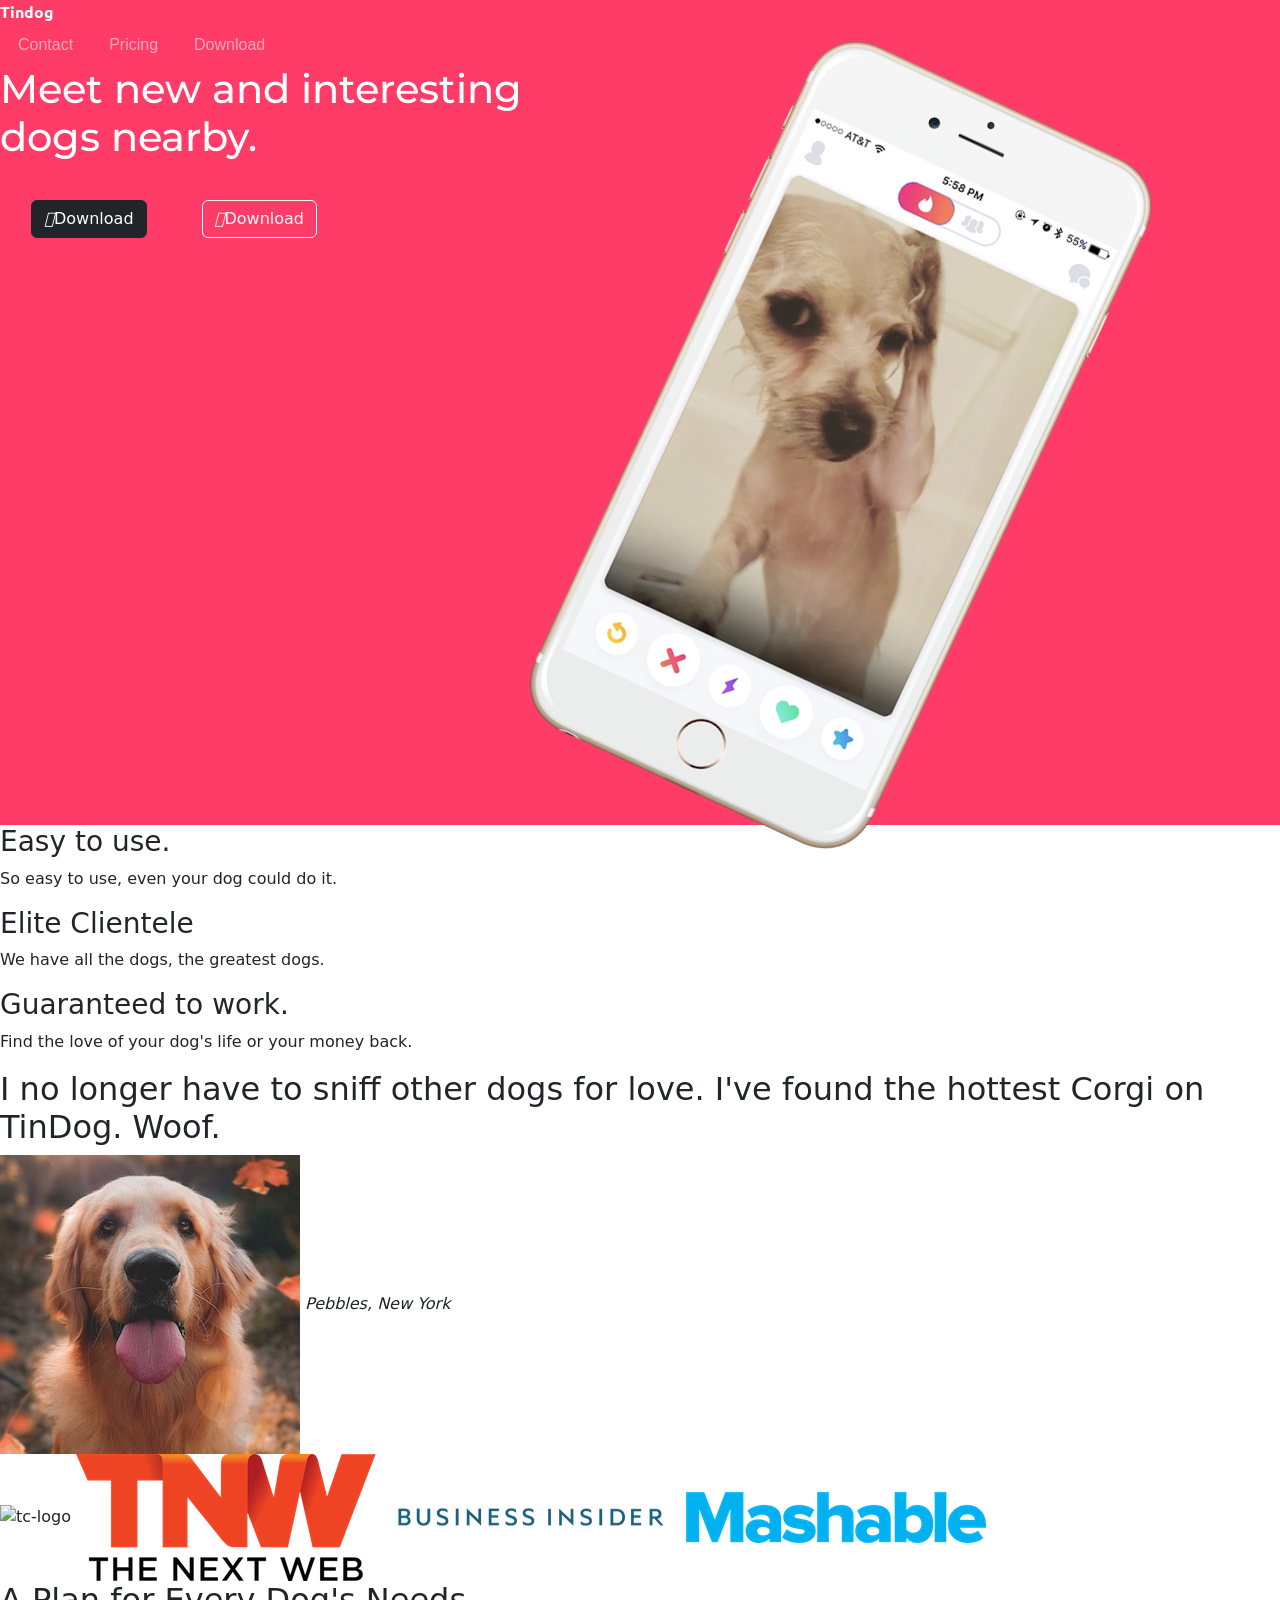
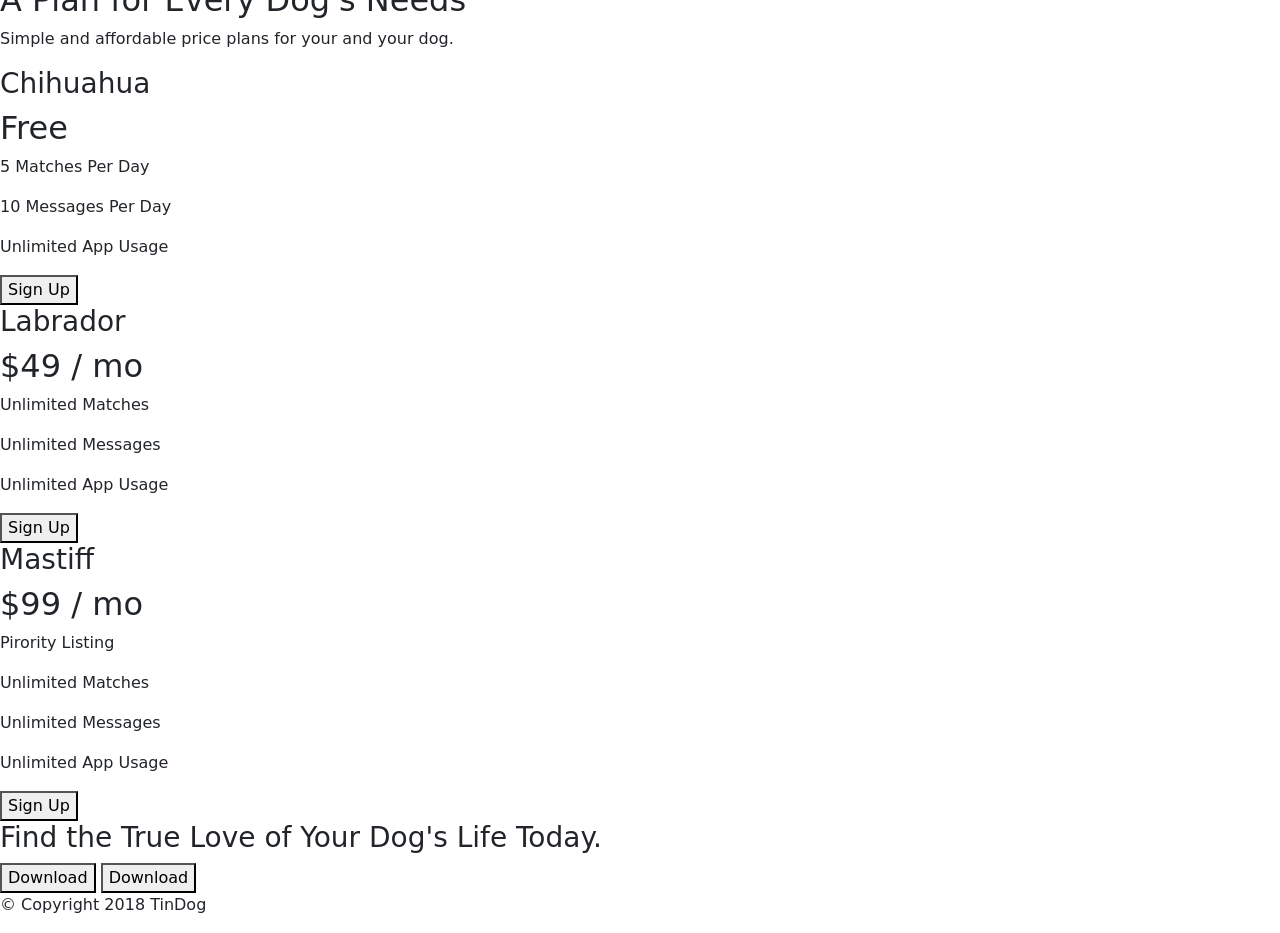
==== lab5/index.html @ 7ee6dbf8 "add lab5" ====
<!DOCTYPE html>
<html>

<head>
  <meta charset="utf-8">
  <title>TinDog</title>
  <link rel="stylesheet" href="css/styles.css">
  <link href="https://cdn.jsdelivr.net/npm/bootstrap@5.1.3/dist/css/bootstrap.min.css" rel="stylesheet" integrity="sha384-1BmE4kWBq78iYhFldvKuhfTAU6auU8tT94WrHftjDbrCEXSU1oBoqyl2QvZ6jIW3" crossorigin="anonymous">
  <link rel="preconnect" href="https://fonts.googleapis.com">
  <link rel="preconnect" href="https://fonts.gstatic.com" crossorigin>
  <link href="https://fonts.googleapis.com/css2?family=Montserrat:wght@300;400&family=Ubuntu&display=swap" rel="stylesheet">
  <link rel="stylesheet" href="https://use.fontawesome.com/releases/v5.6.1/css/all.css"
integrity="sha384-gfdkjb5BdAXd+lj+gudLWI+BXq4IuLW5IT+brZEZsLFm++aCMlF1V92rMkPaX4PP" crossorigin="anonymous">
</head>

<body>

  <section id="title">

    <!-- Nav Bar -->

    <nav class="navbar-expand-lg navbar-dark">
        <a class="navbar-brand" href="">Tindog</a>
         <button class="navbar-toggler" type="button" data-toggle="collapse" data-target="#navbarSupportedContent" aria-controls="navbarSupportedContent" aria-expanded="false" aria-label="Toggle navigation">
        <span class="navbar-toggler-icon"></span>
      </button>
      <div class="collapse navbar-collapse" id="navbarSupportedContent">
        <ul class="navbar-nav ml-auto">
            <li class="nav-item">
                <a class="nav-link" href="">Contact</a>
            </li>
            <li class="nav-item">
                <a class="nav-link" href="">Pricing</a>
            </li>
            <li class="nav-item">
                <a class="nav-link" href="">Download</a>
            </li>
        </ul>
     </div>
    </nav>


    <!-- Title -->
    <div class="row">
        <div class="col-lg-6">
          <div>
            <h1>Meet new and interesting dogs nearby.</h1>
            <button type="button" class="btn btn-dark download-button"><i class="fa-brands fa-apple"></i>Download</button>
            <button type="button" class="btn btn-outline-light download-button"><i class="fa-brands fa-google-play"></i>Download</button>
          </div>
        </div>
        <div class="col-lg-6">
          <div>
            <img src="images/iphone6.png" class="title-image" alt="iphone-mockup">
          </div>
        </div>
    </div>

  </section>


  <!-- Features -->

  <section id="features">

    <h3>Easy to use.</h3>
    <p>So easy to use, even your dog could do it.</p>

    <h3>Elite Clientele</h3>
    <p>We have all the dogs, the greatest dogs.</p>

    <h3>Guaranteed to work.</h3>
    <p>Find the love of your dog's life or your money back.</p>

  </section>


  <!-- Testimonials -->

  <section id="testimonials">

    <h2>I no longer have to sniff other dogs for love. I've found the hottest Corgi on TinDog. Woof.</h2>
    <img src="images/dog-img.jpg" alt="dog-profile">
    <em>Pebbles, New York</em>

    <!-- <h2 class="testimonial-text">My dog used to be so lonely, but with TinDog's help, they've found the love of their life. I think.</h2>
    <img class="testimonial-image" src="images/lady-img.jpg" alt="lady-profile">
    <em>Beverly, Illinois</em> -->

  </section>


  <!-- Press -->

  <section id="press">
    <img src="images/techcrunch.png" alt="tc-logo">
    <img src="images/tnw.png" alt="tnw-logo">
    <img src="images/bizinsider.png" alt="biz-insider-logo">
    <img src="images/mashable.png" alt="mashable-logo">

  </section>


  <!-- Pricing -->

  <section id="pricing">

    <h2>A Plan for Every Dog's Needs</h2>
    <p>Simple and affordable price plans for your and your dog.</p>


    <h3>Chihuahua</h3>
    <h2>Free</h2>
    <p>5 Matches Per Day</p>
    <p>10 Messages Per Day</p>
    <p>Unlimited App Usage</p>
    <button type="button">Sign Up</button>


    <h3>Labrador</h3>
    <h2>$49 / mo</h2>
    <p>Unlimited Matches</p>
    <p>Unlimited Messages</p>
    <p>Unlimited App Usage</p>
    <button type="button">Sign Up</button>


    <h3>Mastiff</h3>
    <h2>$99 / mo</h2>
    <p>Pirority Listing</p>
    <p>Unlimited Matches</p>
    <p>Unlimited Messages</p>
    <p>Unlimited App Usage</p>
    <button type="button">Sign Up</button>

  </section>


  <!-- Call to Action -->

  <section id="cta">

    <h3>Find the True Love of Your Dog's Life Today.</h3>
    <button type="button">Download</button>
    <button type="button">Download</button>

  </section>


  <!-- Footer -->

  <footer id="footer">

    <p>© Copyright 2018 TinDog</p>

  </footer>

  <script src="https://cdn.jsdelivr.net/npm/bootstrap@5.1.3/dist/js/bootstrap.bundle.min.js" integrity="sha384-ka7Sk0Gln4gmtz2MlQnikT1wXgYsOg+OMhuP+IlRH9sENBO0LRn5q+8nbTov4+1p" crossorigin="anonymous"></script>
</body>

</html>
---- lab5/css/styles.css ----
#title {
    background-color: #ff3c68;
    color: #fff;
}

h1 {
    font-family: 'Montserrat', sans-serif;
    font-size: 3rem;
    line-height: 1.5;
}

body {
    font-family: 'Montserrat', sans-serif;
}

.navbar {
    padding-bottom: 4.5rem;
}

.navbar-brand {
    font-family: 'Ubuntu', sans-serif;
    font-size: 2.5rem;
    font-weight: bold;
}

.nav-item {
 padding: 0 18px;
}

.nav-link {
    font-family: 'Montserrat-Light', sans-serif;
    font-size: 20px;
}

.download-button {
    margin: 5% 3% 0% 5%;
}

.title-image {
    width: 60%;
    transform: rotate(25deg);
}
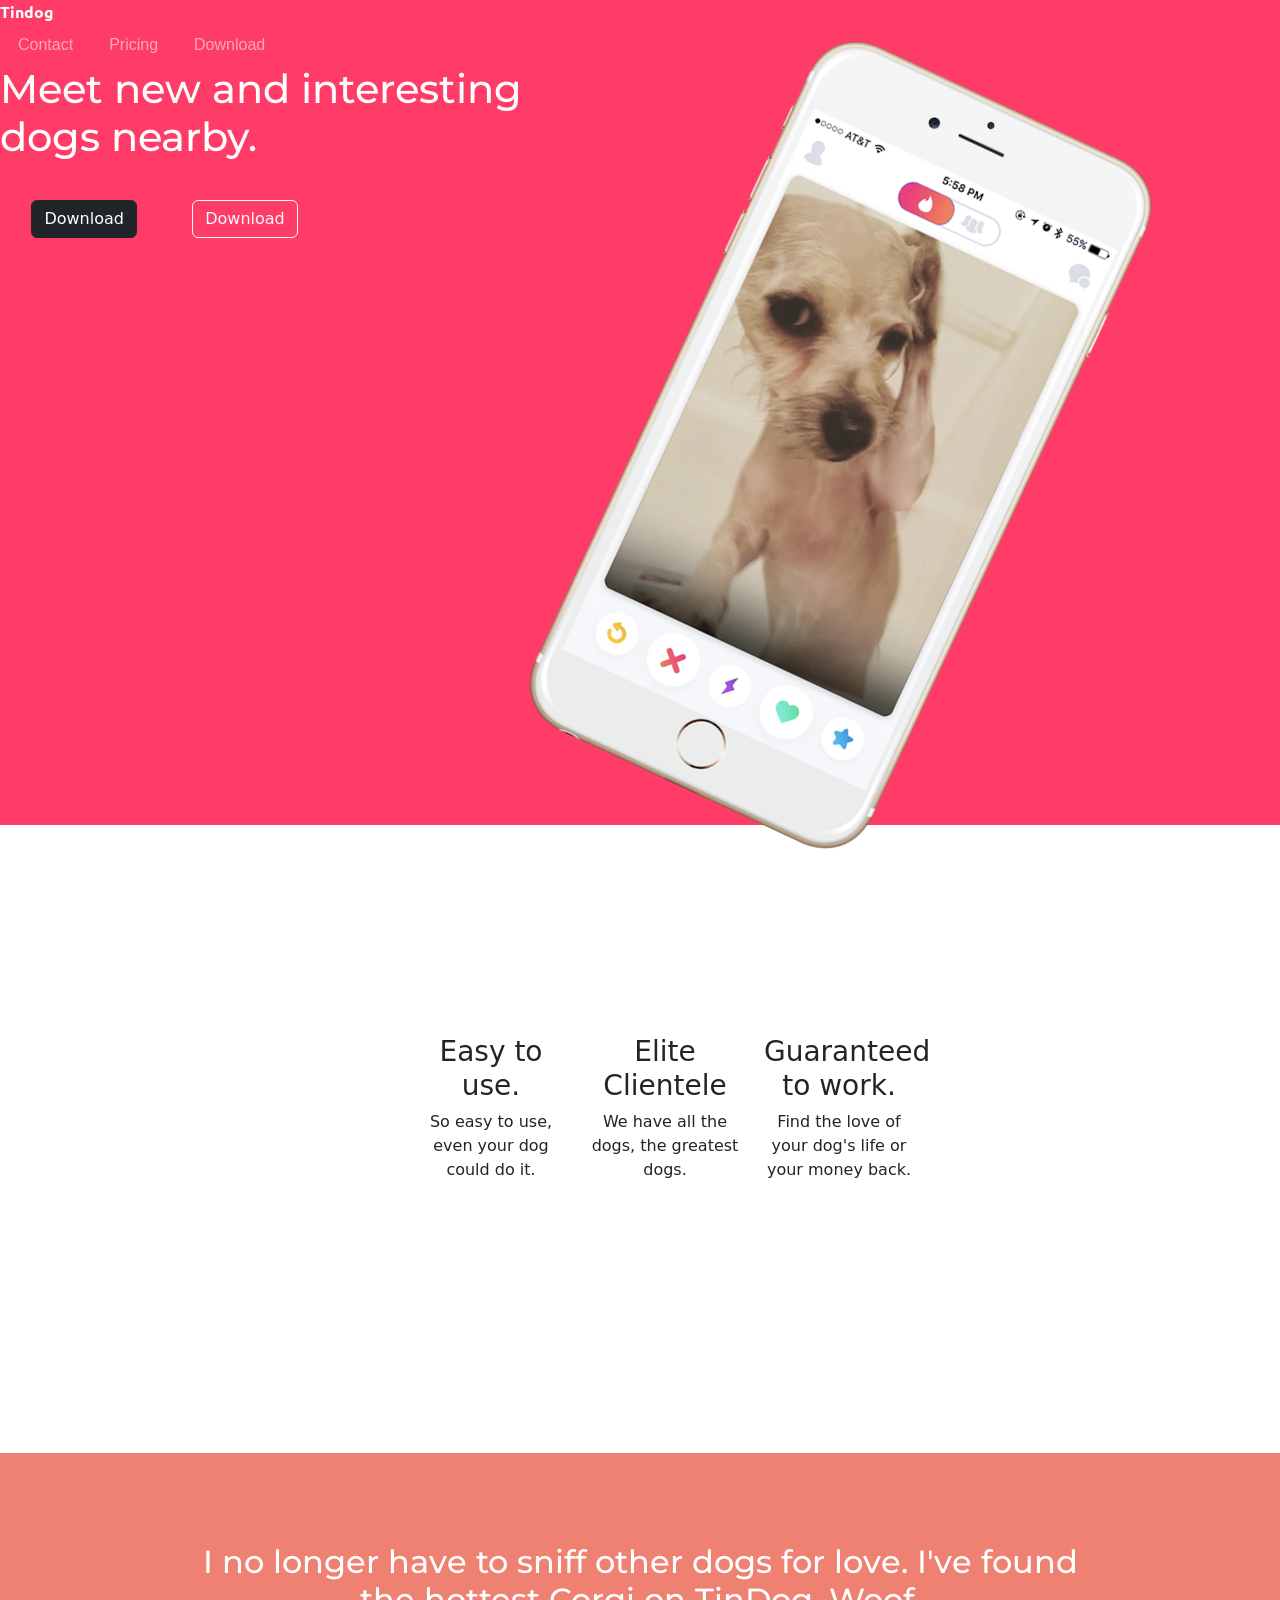
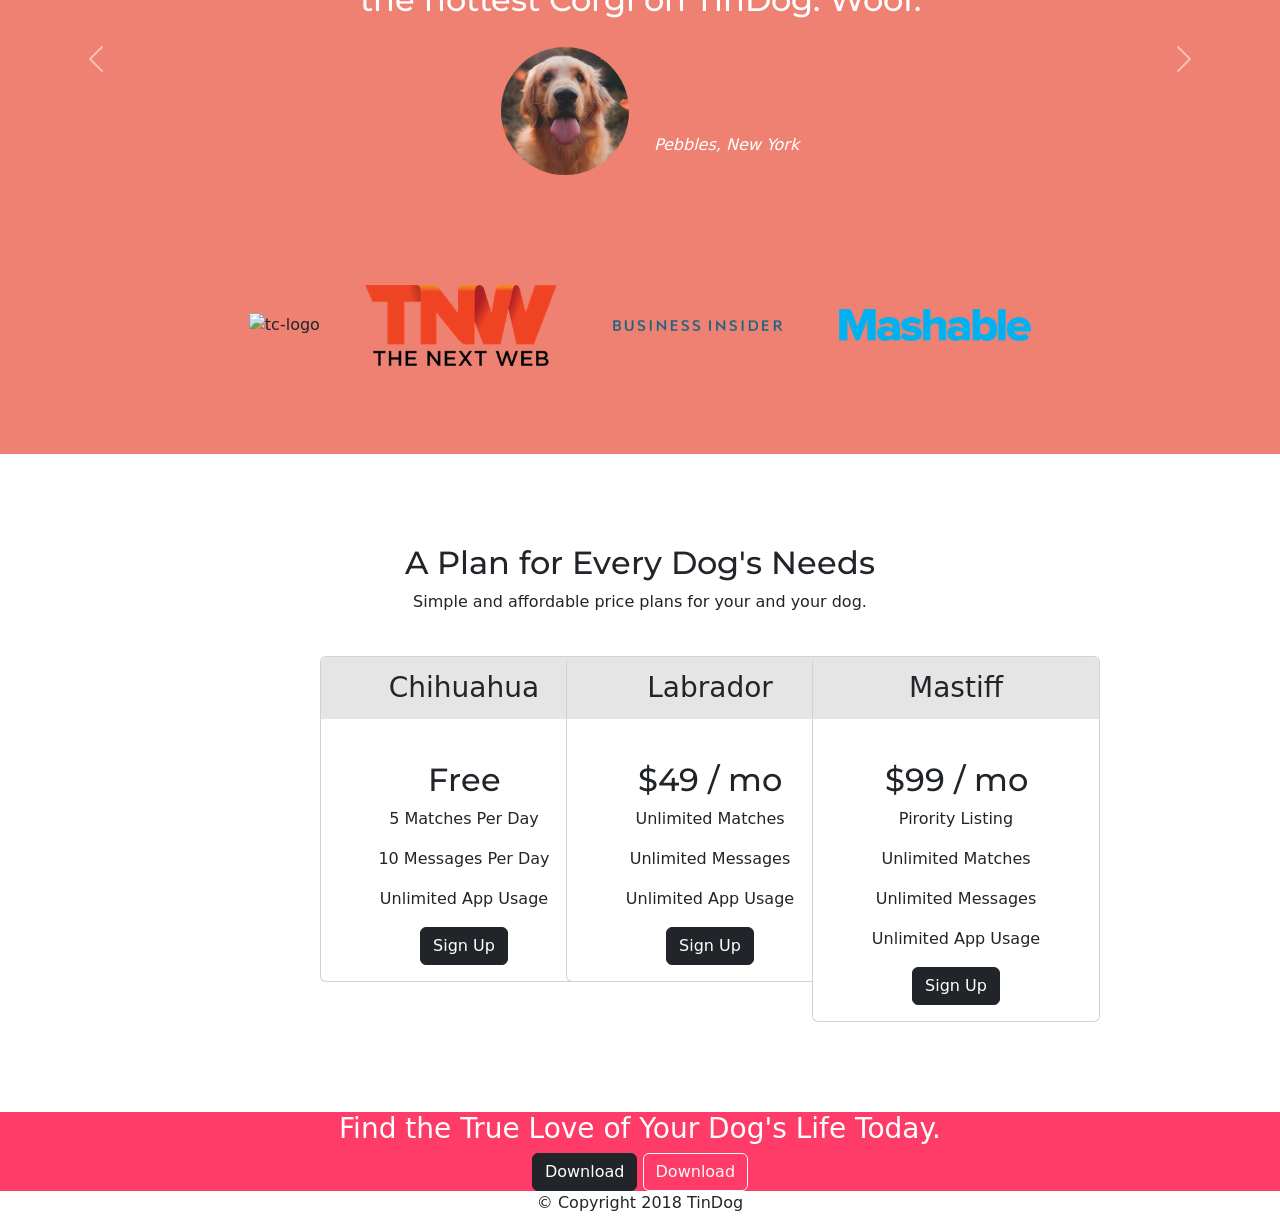
==== commit f750bed5: "lab5 to lab6" ====
--- a/lab5/index.html
+++ b/lab5/index.html
@@ -5,12 +5,12 @@
   <meta charset="utf-8">
   <title>TinDog</title>
   <link rel="stylesheet" href="css/styles.css">
-  <link href="https://cdn.jsdelivr.net/npm/bootstrap@5.1.3/dist/css/bootstrap.min.css" rel="stylesheet" integrity="sha384-1BmE4kWBq78iYhFldvKuhfTAU6auU8tT94WrHftjDbrCEXSU1oBoqyl2QvZ6jIW3" crossorigin="anonymous">
+  <link href="https://cdn.jsdelivr.net/npm/bootstrap@5.1.3/dist/css/bootstrap.min.css" rel="stylesheet"
+    integrity="sha384-1BmE4kWBq78iYhFldvKuhfTAU6auU8tT94WrHftjDbrCEXSU1oBoqyl2QvZ6jIW3" crossorigin="anonymous">
   <link rel="preconnect" href="https://fonts.googleapis.com">
   <link rel="preconnect" href="https://fonts.gstatic.com" crossorigin>
-  <link href="https://fonts.googleapis.com/css2?family=Montserrat:wght@300;400&family=Ubuntu&display=swap" rel="stylesheet">
-  <link rel="stylesheet" href="https://use.fontawesome.com/releases/v5.6.1/css/all.css"
-integrity="sha384-gfdkjb5BdAXd+lj+gudLWI+BXq4IuLW5IT+brZEZsLFm++aCMlF1V92rMkPaX4PP" crossorigin="anonymous">
+  <link href="https://fonts.googleapis.com/css2?family=Montserrat:wght@400;700&family=Ubuntu&display=swap"
+    rel="stylesheet">
 </head>
 
 <body>
@@ -20,40 +20,42 @@
     <!-- Nav Bar -->
 
     <nav class="navbar-expand-lg navbar-dark">
-        <a class="navbar-brand" href="">Tindog</a>
-         <button class="navbar-toggler" type="button" data-toggle="collapse" data-target="#navbarSupportedContent" aria-controls="navbarSupportedContent" aria-expanded="false" aria-label="Toggle navigation">
+      <a class="navbar-brand" href="">Tindog</a>
+      <button class="navbar-toggler" type="button" data-toggle="collapse" data-target="#navbarSupportedContent"
+        aria-controls="navbarSupportedContent" aria-expanded="false" aria-label="Toggle navigation">
         <span class="navbar-toggler-icon"></span>
       </button>
       <div class="collapse navbar-collapse" id="navbarSupportedContent">
         <ul class="navbar-nav ml-auto">
-            <li class="nav-item">
-                <a class="nav-link" href="">Contact</a>
-            </li>
-            <li class="nav-item">
-                <a class="nav-link" href="">Pricing</a>
-            </li>
-            <li class="nav-item">
-                <a class="nav-link" href="">Download</a>
-            </li>
+          <li class="nav-item">
+            <a class="nav-link" href="">Contact</a>
+          </li>
+          <li class="nav-item">
+            <a class="nav-link" href="">Pricing</a>
+          </li>
+          <li class="nav-item">
+            <a class="nav-link" href="">Download</a>
+          </li>
         </ul>
-     </div>
+      </div>
     </nav>
 
 
     <!-- Title -->
     <div class="row">
-        <div class="col-lg-6">
-          <div>
-            <h1>Meet new and interesting dogs nearby.</h1>
-            <button type="button" class="btn btn-dark download-button"><i class="fa-brands fa-apple"></i>Download</button>
-            <button type="button" class="btn btn-outline-light download-button"><i class="fa-brands fa-google-play"></i>Download</button>
-          </div>
-        </div>
-        <div class="col-lg-6">
-          <div>
-            <img src="images/iphone6.png" class="title-image" alt="iphone-mockup">
-          </div>
-        </div>
+      <div class="col-lg-6">
+        <div>
+          <h1>Meet new and interesting dogs nearby.</h1>
+          <button type="button" class="btn btn-dark download-button"><i class="fa-brands fa-apple"></i>Download</button>
+          <button type="button" class="btn btn-outline-light download-button"><i
+              class="fa-brands fa-google-play"></i>Download</button>
+        </div>
+      </div>
+      <div class="col-lg-6">
+        <div>
+          <img src="images/iphone6.png" class="title-image" alt="iphone-mockup">
+        </div>
+      </div>
     </div>
 
   </section>
@@ -62,41 +64,62 @@
   <!-- Features -->
 
   <section id="features">
-
-    <h3>Easy to use.</h3>
-    <p>So easy to use, even your dog could do it.</p>
-
-    <h3>Elite Clientele</h3>
-    <p>We have all the dogs, the greatest dogs.</p>
-
-    <h3>Guaranteed to work.</h3>
-    <p>Find the love of your dog's life or your money back.</p>
-
+    <div class="row" style="padding-left: 25%; padding-top: 2%; padding-bottom: 7%;">
+      <div class="col-sm-6 w-25">
+        <h3>Easy to use.</h3>
+        <p>So easy to use, even your dog could do it.</p>
+      </div>
+      <div class="col-sm-6 w-25">
+        <h3>Elite Clientele</h3>
+        <p>We have all the dogs, the greatest dogs.</p>
+      </div>
+      <div class="col-sm-6 w-25">
+        <h3>Guaranteed to work.</h3>
+        <p>Find the love of your dog's life or your money back.</p>
+      </div>
+    </div>
   </section>
 
 
   <!-- Testimonials -->
 
   <section id="testimonials">
-
-    <h2>I no longer have to sniff other dogs for love. I've found the hottest Corgi on TinDog. Woof.</h2>
-    <img src="images/dog-img.jpg" alt="dog-profile">
-    <em>Pebbles, New York</em>
-
-    <!-- <h2 class="testimonial-text">My dog used to be so lonely, but with TinDog's help, they've found the love of their life. I think.</h2>
-    <img class="testimonial-image" src="images/lady-img.jpg" alt="lady-profile">
-    <em>Beverly, Illinois</em> -->
-
+    <div id="carouselExampleControls" class="carousel slide" data-bs-ride="carousel">
+      <div class="carousel-inner">
+        <div class="carousel-item active">
+          <h2>I no longer have to sniff other dogs for love. I've found the hottest Corgi on TinDog. Woof.</h2>
+          <img src="images/dog-img.jpg" alt="dog-profile" class="testimonial-image">
+          <em>Pebbles, New York</em>
+        </div>
+        <div class="carousel-item">
+          <h2 class="testimonial-text">My dog used to be so lonely, but with TinDog's help, they've found the love of
+            their
+            life. I think.</h2>
+          <img class="testimonial-image" src="images/lady-img.jpg" alt="lady-profile">
+          <em>Beverly, Illinois</em>
+        </div>
+      </div>
+      <button class="carousel-control-prev" type="button" data-bs-target="#carouselExampleControls"
+        data-bs-slide="prev">
+        <span class="carousel-control-prev-icon" aria-hidden="true"></span>
+        <span class="visually-hidden">Предыдущий</span>
+      </button>
+      <button class="carousel-control-next" type="button" data-bs-target="#carouselExampleControls"
+        data-bs-slide="next">
+        <span class="carousel-control-next-icon" aria-hidden="true"></span>
+        <span class="visually-hidden">Следующий</span>
+      </button>
+    </div>
   </section>
 
 
   <!-- Press -->
 
   <section id="press">
-    <img src="images/techcrunch.png" alt="tc-logo">
-    <img src="images/tnw.png" alt="tnw-logo">
-    <img src="images/bizinsider.png" alt="biz-insider-logo">
-    <img src="images/mashable.png" alt="mashable-logo">
+    <img src="images/techcrunch.png" alt="tc-logo" class="press-logo">
+    <img src="images/tnw.png" alt="tnw-logo" class="press-logo">
+    <img src="images/bizinsider.png" alt="biz-insider-logo" class="press-logo">
+    <img src="images/mashable.png" alt="mashable-logo" class="press-logo">
 
   </section>
 
@@ -108,30 +131,51 @@
     <h2>A Plan for Every Dog's Needs</h2>
     <p>Simple and affordable price plans for your and your dog.</p>
 
-
-    <h3>Chihuahua</h3>
-    <h2>Free</h2>
-    <p>5 Matches Per Day</p>
-    <p>10 Messages Per Day</p>
-    <p>Unlimited App Usage</p>
-    <button type="button">Sign Up</button>
-
-
-    <h3>Labrador</h3>
-    <h2>$49 / mo</h2>
-    <p>Unlimited Matches</p>
-    <p>Unlimited Messages</p>
-    <p>Unlimited App Usage</p>
-    <button type="button">Sign Up</button>
-
-
-    <h3>Mastiff</h3>
-    <h2>$99 / mo</h2>
-    <p>Pirority Listing</p>
-    <p>Unlimited Matches</p>
-    <p>Unlimited Messages</p>
-    <p>Unlimited App Usage</p>
-    <button type="button">Sign Up</button>
+    <div class="card-deck" style="background-color: white;">
+
+      <div class="row" style="padding-left: 25%; padding-top: 2%; padding-bottom: 7%;">
+        <div class="col-sm-6 w-25">
+          <div class="card" style="width: 18rem;">
+            <h3 style="background-color: #e5e5e5; padding: 5%;">Chihuahua</h3>
+            <div class="card-body">
+              <h2>Free</h2>
+              <p>5 Matches Per Day</p>
+              <p>10 Messages Per Day</p>
+              <p>Unlimited App Usage</p>
+              <button type="button" class="btn btn-dark">Sign Up</button>
+            </div>
+          </div>
+        </div>
+
+        <div class="col-sm-6 w-25">
+          <div class="card" style="width: 18rem;">
+            <h3 style="background-color: #e5e5e5; padding: 5%;">Labrador</h3>
+            <div class="card-body">
+              <h2>$49 / mo</h2>
+              <p>Unlimited Matches</p>
+              <p>Unlimited Messages</p>
+              <p>Unlimited App Usage</p>
+              <button type="button" class="btn btn-dark">Sign Up</button>
+            </div>
+          </div>
+        </div>
+
+        <div class="col-sm-6 w-25">
+          <div class="card" style="width: 18rem;">
+            <h3 style="background-color: #e5e5e5; padding: 5%;">Mastiff</h3>
+            <div class="card-body">
+              <h2>$99 / mo</h2>
+              <p>Pirority Listing</p>
+              <p>Unlimited Matches</p>
+              <p>Unlimited Messages</p>
+              <p>Unlimited App Usage</p>
+              <button type="button" class="btn btn-dark">Sign Up</button>
+            </div>
+          </div>
+        </div>
+
+      </div>
+    </div>
 
   </section>
 
@@ -141,8 +185,8 @@
   <section id="cta">
 
     <h3>Find the True Love of Your Dog's Life Today.</h3>
-    <button type="button">Download</button>
-    <button type="button">Download</button>
+    <button type="button" class="btn btn-dark">Download</button>
+    <button type="button" class="btn btn-outline-light">Download</button>
 
   </section>
 
@@ -155,7 +199,12 @@
 
   </footer>
 
-  <script src="https://cdn.jsdelivr.net/npm/bootstrap@5.1.3/dist/js/bootstrap.bundle.min.js" integrity="sha384-ka7Sk0Gln4gmtz2MlQnikT1wXgYsOg+OMhuP+IlRH9sENBO0LRn5q+8nbTov4+1p" crossorigin="anonymous"></script>
+  <script src="https://cdn.jsdelivr.net/npm/@popperjs/core@2.9.3/dist/umd/popper.min.js"
+    integrity="sha384-W8fXfP3gkOKtndU4JGtKDvXbO53Wy8SZCQHczT5FMiiqmQfUpWbYdTil/SxwZgAN"
+    crossorigin="anonymous"></script>
+  <script src="https://cdn.jsdelivr.net/npm/bootstrap@5.1.1/dist/js/bootstrap.min.js"
+    integrity="sha384-skAcpIdS7UcVUC05LJ9Dxay8AXcDYfBJqt1CJ85S/CFujBsIzCIv+l9liuYLaMQ/"
+    crossorigin="anonymous"></script>
 </body>
 
-</html>
+</html>
--- a/lab5/css/styles.css
+++ b/lab5/css/styles.css
@@ -7,6 +7,16 @@
     font-family: 'Montserrat', sans-serif;
     font-size: 3rem;
     line-height: 1.5;
+}
+
+h2 {
+    font-family: 'Montserrat', sans-serif;
+    font-weight: bold;
+    font-size: 3rem;
+    line-height: 1.5;
+    padding-top: 7%;
+    padding-left: 15%;
+    padding-right: 15%;
 }
 
 body {
@@ -39,4 +49,49 @@
 .title-image {
     width: 60%;
     transform: rotate(25deg);
+}
+
+#testimonials {
+    text-align: center;
+    background-color: #ef8172;
+    color: #fff;
+}
+
+.testimonial-image {
+    width: 10%;
+    border-radius: 100%;
+    margin: 20px;
+    margin-bottom: 7%;
+}
+
+#press {
+    text-align: center;
+    padding-bottom: 3%;
+    background-color: #ef8172;
+}
+
+.press-logo {
+    width: 15%;
+    margin: 20px 20px 50px;
+}
+
+#pricing {
+    text-align: center;
+    background-color: #fff;
+}
+
+#cta {
+    color: #fff;
+    text-align: center;
+    background-color: #ff3c68;
+}
+
+#footer {
+    text-align: center;
+}
+
+#features {
+    background-color: #fff;
+    padding: 15%;
+    text-align: center;
 }
